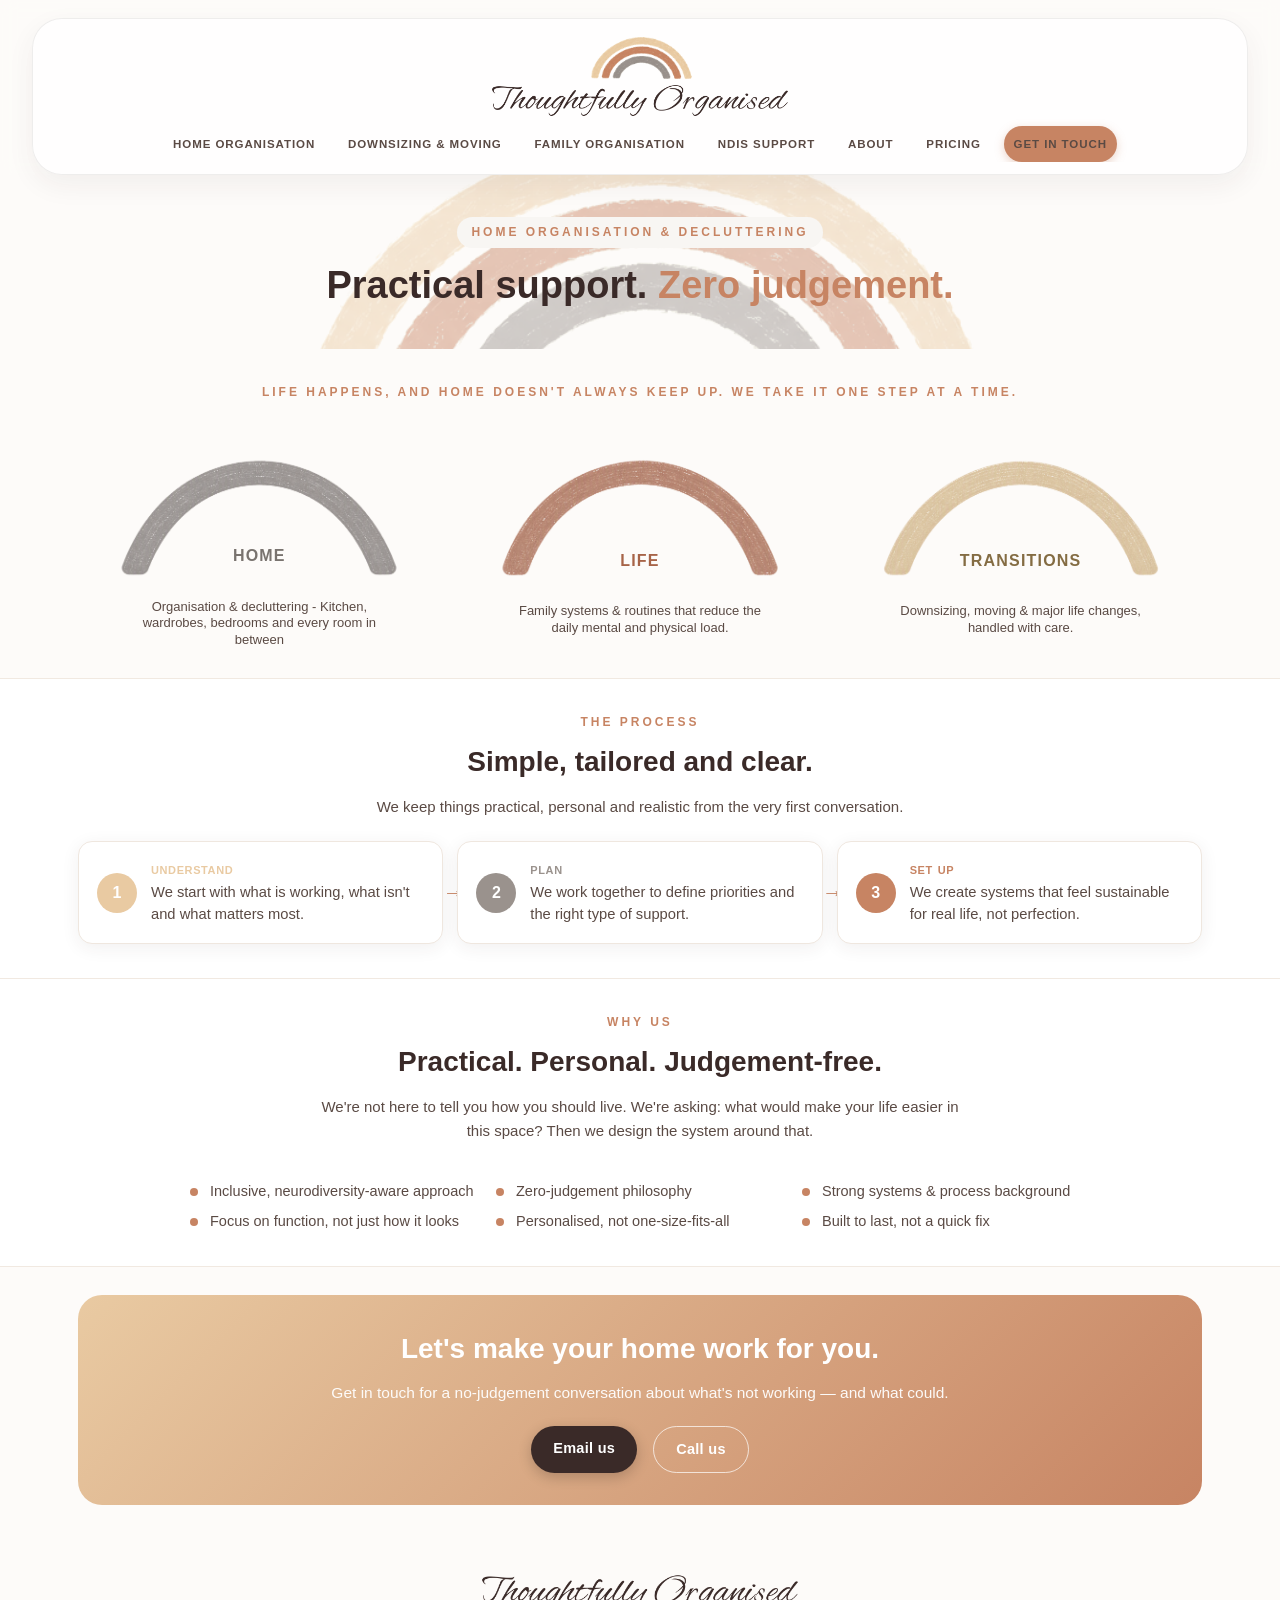
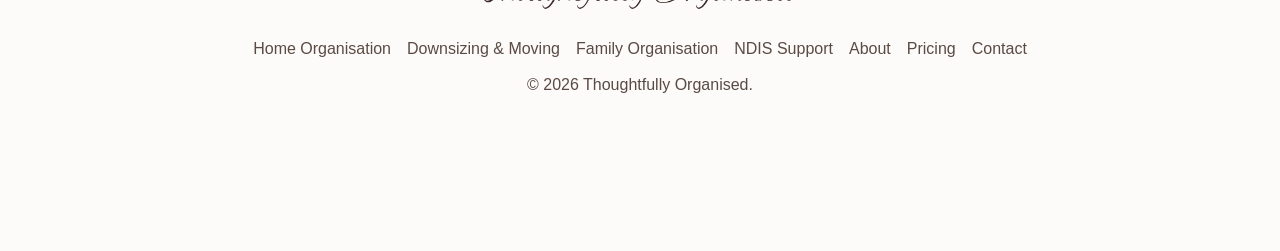
==== index.html @ bedb2283 "Initial Commit" ====
<!DOCTYPE html>
<html lang="en">
<head>
<meta charset="UTF-8">
<meta name="viewport" content="width=device-width, initial-scale=1.0">
<title>Thoughtfully Organised — Practical Support. Zero Judgement.</title>
<link rel="preload" href="assets/fonts/alex-brush.woff2" as="font" type="font/woff2" crossorigin>
<link rel="preload" href="assets/fonts/italianno.woff2" as="font" type="font/woff2" crossorigin>
<link rel="stylesheet" href="assets/fonts.css">
<style>
  :root{
    --gold:#E9CAA2;
    --terracotta:#C78463;
    --greige:#9A928D;
    --warm-grey:#D9D4CF;
    --cream:#F8F6F3;
    --ink:#3A2A28;
    --ink-soft:#5A4A44;
    --page:#FDFBF9;
    --radius:16px;
    --shadow:0 4px 18px rgba(58,42,40,0.07);
    --maxw:1180px;
  }
  *{box-sizing:border-box;}
  html{scroll-behavior:smooth;}
  body{
    margin:0; background:var(--page); color:var(--ink); padding-bottom:120px;
    font-family:'Segoe UI Variable Display Semilight','Segoe UI',-apple-system,BlinkMacSystemFont,sans-serif;
    font-weight:400; line-height:1.6; -webkit-font-smoothing:antialiased;
  }
  img{max-width:100%; display:block;}
  a{color:inherit;}
  .wrap{max-width:var(--maxw); margin:0 auto; padding:0 28px;}
  .script{font-family:'Alex Brush', cursive;}
  .r{font-family:'Italianno',cursive; font-size:1.1em; margin-right:.08em;}

  /* ---------- nav ---------- */
  header.site-header{
    position:sticky; top:0; z-index:50; padding:18px 0 0; background:rgba(253,251,249,0.76); backdrop-filter:blur(8px);
  }
  .navrow{display:flex; flex-direction:column; align-items:center; justify-content:center; padding:18px 18px 12px; max-width:calc(var(--maxw) + 36px); margin:0 auto;
    border:1px solid rgba(58,42,40,0.08); border-radius:30px; background:rgba(255,255,255,0.72); box-shadow:0 10px 28px rgba(58,42,40,0.06);}
  .brand{display:inline-flex; flex-direction:column; align-items:center; gap:4px; text-decoration:none;}
  .brand img{height:42px; width:auto;}
  .site-header .brand .brand-mark{height:42px; width:auto;}
  .site-header .brand .brand-wordmark{width:clamp(220px,32vw,300px); height:auto;}
  .main-nav{display:flex; gap:clamp(8px,1vw,16px); align-items:center; justify-content:center; width:100%; flex-wrap:nowrap; overflow-x:auto; padding-top:8px; scrollbar-width:none;}
  .main-nav::-webkit-scrollbar{display:none;}
  .main-nav a{text-decoration:none; color:var(--ink-soft); font-size:clamp(11px,0.9vw,14px); font-weight:600; letter-spacing:0.08em; text-transform:uppercase;
    transition:all .2s ease; padding:9px 10px; border-radius:999px; margin:0; white-space:nowrap;}
  .main-nav a:hover{color:var(--terracotta); background:rgba(233,202,162,0.16);}
  .btn{
    display:inline-block; padding:11px 22px; border-radius:30px; font-size:14.5px; font-weight:600;
    text-decoration:none; transition:transform .15s ease, box-shadow .15s ease; border:none; cursor:pointer; letter-spacing:0.02em;
  }
  .btn-primary{background:var(--terracotta); color:#fff; box-shadow:0 3px 10px rgba(199,132,99,0.35);}
  .btn-primary:hover{transform:translateY(-2px); box-shadow:0 6px 16px rgba(199,132,99,0.4);}
  .btn-ghost{background:transparent; color:var(--ink); border:1.5px solid var(--warm-grey);}
  .btn-ghost:hover{border-color:var(--terracotta); color:var(--terracotta);}
  .navtoggle{display:none; background:none; border:none; font-size:26px; color:var(--ink); cursor:pointer; line-height:1; padding:4px 8px; border-radius:10px;}
  .navtoggle[aria-expanded="true"]{background:rgba(199,132,99,0.08); color:var(--terracotta);}

  /* ---------- hero ---------- */
  .hero{position:relative; padding:42px 28px 30px; text-align:center; overflow:hidden;}
  .hero-arcbg{position:absolute; top:-40px; left:50%; transform:translateX(-50%); width:980px; max-width:160vw; opacity:0.45; pointer-events:none;}
  .hero-inner{position:relative; max-width:760px; margin:0 auto;}
  .eyebrow{
    display:inline-block; font-size:12px; letter-spacing:3px; font-weight:700; color:var(--terracotta);
    background:var(--cream); padding:6px 14px; border-radius:20px; margin-bottom:16px;
  }
  .hero h1{font-size:38px; line-height:1.12; margin:0 0 12px; color:var(--ink); font-weight:600;}
  .hero h1 span{color:var(--terracotta);}
  .hero p.sub{font-size:16px; color:var(--ink-soft); max-width:560px; margin:0 auto 20px;}
  .hero-ctas{display:flex; gap:16px; justify-content:center; flex-wrap:wrap;}
  .hero-tags{margin-top:44px; display:flex; gap:14px; justify-content:center; flex-wrap:wrap;}
  .tag{font-size:13.5px; font-weight:600; padding:8px 16px; border-radius:20px; color:var(--ink);}
  .tag.gold{background:var(--gold);}
  .tag.terracotta{background:var(--terracotta); color:#fff;}
  .tag.greige{background:var(--greige); color:#fff;}

  /* ---------- section shell ---------- */
  section{padding:34px 0;}
  section.alt{background:#fff; border-top:1px solid #F1E9E1; border-bottom:1px solid #F1E9E1;}
  section.alt + section.alt{border-top:0;}
  .section-head{max-width:640px; margin:0 auto 22px; text-align:center;}
  .section-eyebrow{font-size:12px; letter-spacing:3px; font-weight:700; color:var(--terracotta); text-transform:uppercase; margin-bottom:8px;}
  .section-head h2{font-size:28px; margin:0 0 10px; color:var(--ink); font-weight:600;}
  .section-head p{color:var(--ink-soft); font-size:15px; margin:0;}
  #broader-concept{padding-bottom:12px;}
  #process{padding-top:34px;}
  #broader-concept .section-head{max-width:900px; margin-bottom:0;}
  #broader-concept .section-eyebrow{margin-bottom:0;}

  .divider{display:flex; justify-content:center; padding:6px 0 0;}
  .divider svg{width:140px; height:26px;}

  /* ---------- cards / grids ---------- */
  .arc-icon{width:70px; height:38px; margin:0 auto 16px;}

  /* ---------- services ---------- */
  .svc-grid{display:flex; flex-direction:row; gap:22px;}
  .svc-grid > *{flex:1 1 0;}
  .svc-card{background:var(--cream); border-radius:var(--radius); padding:26px 24px;}
  .svc-card h3{margin:0 0 12px; font-size:18px; color:var(--ink); font-weight:600; display:flex; align-items:center;}
  .svc-card h3 .dot{width:10px; height:10px; border-radius:50%; flex:0 0 10px; margin-right:10px;}
  .svc-card ul{margin:0; padding-left:18px; color:var(--ink-soft); font-size:14px; line-height:1.85;}

  /* ---------- moving process infographic ---------- */
  .flow3{display:flex; gap:0; align-items:stretch; margin-top:10px;}
  .flow3 .col{flex:1; background:#fff; border:1px solid #EFE7DF; border-radius:14px; box-shadow:var(--shadow); overflow:hidden;}
  .flow3 .head{padding:14px 20px; font-weight:700; font-size:14px; letter-spacing:1px; color:#fff; text-align:center;}
  .flow3 .col:nth-child(1) .head{background:var(--gold); color:var(--ink);}
  .flow3 .col:nth-child(3) .head{background:var(--terracotta);}
  .flow3 .col:nth-child(5) .head{background:var(--greige);}
  .flow3 .col ul{list-style:none; margin:0; padding:16px 22px;}
  .flow3 .col li{padding:8px 0; border-bottom:1px solid #F3ECE4; font-size:14px; color:var(--ink);}
  .flow3 .col li:last-child{border-bottom:none;}
  .flow3 .arrow{flex:0 0 46px; display:flex; align-items:center; justify-content:center;}
  .flow3 .arrow svg{width:20px; height:20px;}

  /* ---------- journey timeline (vertical) ---------- */
  .timeline{position:relative; max-width:720px; margin:0 auto; padding-left:8px;}
  .timeline:before{
    content:''; position:absolute; left:23px; top:10px; bottom:10px; width:2px; background:var(--warm-grey);
  }
  .tstep{position:relative; display:flex; gap:22px; padding-bottom:34px;}
  .tstep:last-child{padding-bottom:0;}
  .tnum{
    position:relative; z-index:1; flex:0 0 48px; height:48px; border-radius:50%; display:flex; align-items:center;
    justify-content:center; font-weight:700; font-size:18px; color:#fff; box-shadow:0 0 0 6px var(--page);
  }
  .tstep:nth-child(4n+1) .tnum{background:var(--gold); color:var(--ink);}
  .tstep:nth-child(4n+2) .tnum{background:var(--terracotta);}
  .tstep:nth-child(4n+3) .tnum{background:var(--greige);}
  .tstep:nth-child(4n+4) .tnum{background:var(--ink);}
  .tbody{background:#fff; border:1px solid #EFE7DF; border-radius:14px; box-shadow:var(--shadow); padding:16px 22px; flex:1;}
  .tbody h4{margin:0 0 4px; font-size:17px; color:var(--ink); font-weight:600;}
  .tbody p{margin:0; font-size:14px; color:var(--ink-soft);}

  /* ---------- pricing ---------- */
  .pricing-card{background:#fff; border:1px solid #EFE7DF; border-radius:20px; box-shadow:var(--shadow); max-width:760px; margin:0 auto; overflow:hidden;}
  .price-row{display:flex; align-items:center; justify-content:space-between; padding:18px 32px; border-bottom:1px solid #F3ECE4;}
  .price-row:last-child{border-bottom:none;}
  .price-row .svc{font-weight:600; font-size:16px; color:var(--ink);}
  .pill{display:inline-block; padding:7px 18px; border-radius:20px; font-size:13px; font-weight:700; color:#fff; white-space:nowrap;}
  .pill.gold{background:var(--gold); color:var(--ink);}
  .pill.terracotta{background:var(--terracotta);}
  .pill.greige{background:var(--greige);}
  .pricing-note{text-align:center; color:var(--ink-soft); font-size:14.5px; max-width:600px; margin:26px auto 0;}

  /* ---------- pillars ---------- */
  .pillars{display:flex; gap:24px;}
  .pillar{flex:1; text-align:center; background:#fff; border:1px solid #EFE7DF; border-radius:var(--radius); box-shadow:var(--shadow); padding:34px 24px;}
  .pillar .arc-icon{width:90px; height:48px;}
  .pillar h3{font-size:20px; letter-spacing:2px; margin:6px 0 10px; color:var(--ink); font-weight:700;}
  .pillar p{font-size:14.5px; color:var(--ink-soft); margin:0;}
  .pillars-note{text-align:center; font-style:italic; color:var(--ink-soft); font-size:14.5px; margin-top:22px;}

  .broader-grid{display:grid; grid-template-columns:repeat(3, minmax(0,1fr)); gap:18px; max-width:1124px; margin:10px auto 0;}
  #broader-concept .broader-grid{margin-top:-36px;}
  .broader-card{
    position:relative; overflow:visible; border:none; border-radius:24px; background:transparent; box-shadow:none;
    padding:0; min-height:0; display:flex; flex-direction:column; align-items:center; justify-content:center; text-align:center;
    color:inherit; text-decoration:none; transition:transform .15s ease;
  }
  .broader-card:hover{transform:translateY(-3px);}
  .broader-card:focus-visible{outline:2px solid var(--terracotta); outline-offset:4px;}
  .broader-card::before,
  .broader-card::after{display:none;}
  .broader-card > *{position:relative; z-index:1;}
  .broader-arc-slot{position:relative; display:flex; align-items:center; justify-content:center; width:100%; min-height:104px; margin-bottom:0; overflow:visible;}
  .broader-card .broader-arc-image{display:block; width:300px; max-width:100%; height:auto; object-fit:contain; object-position:center; margin:0; opacity:0.82; filter:saturate(0.72);}
  .broader-arc-copy{position:absolute; right:0; bottom:17px; left:0; z-index:2; display:flex; flex-direction:column; align-items:center; padding:0 12px;}
  .broader-card:nth-child(2) .broader-arc-copy{bottom:29px;}
  .broader-card:nth-child(3) .broader-arc-copy{bottom:29px;}
  .broader-arc-slot h3{margin:0;}
  .broader-arc-slot p{width:100%; max-width:260px; min-height:0; margin:30px 0 0; text-align:center; font-size:13px; line-height:1.3; color:var(--ink-soft);}
  .broader-card .broader-arc{width:100%; max-width:220px; height:68px; display:block; margin:0 auto 18px; overflow:visible;}
  .broader-card .broader-arc path{stroke-linecap:round; stroke-linejoin:round; filter: url(#chalk-gold);}
  .broader-card.terracotta .broader-arc path{filter: url(#chalk-terracotta);}
  .broader-card.greige .broader-arc path{filter: url(#chalk-greige);}
  .broader-card h3{margin:0; font-size:16px; letter-spacing:1.2px; text-transform:uppercase; color:var(--ink); font-weight:700;}
  .broader-card:nth-child(1) h3{color:#79736F;}
  .broader-card:nth-child(2) h3{color:#A76448;}
  .broader-card:nth-child(3) h3{color:#846C43;}

  .mini-grid{display:grid; grid-template-columns:repeat(3, minmax(0,1fr)); gap:18px;}
  .mini-card{display:block; text-decoration:none; background:#fff; border:1px solid #EFE7DF; border-radius:18px; box-shadow:var(--shadow); padding:30px 22px 24px; transition:transform .15s ease, box-shadow .15s ease;}
  .mini-card:hover{transform:translateY(-2px); box-shadow:0 10px 24px rgba(58,42,40,0.08);}
  .mini-card .mini-icon{width:72px; height:42px; display:block; margin:0 auto 14px;}
  .mini-card h3{margin:0 0 10px; text-align:center; font-size:18px; color:var(--ink); letter-spacing:1.5px; text-transform:uppercase; font-weight:700;}
  .mini-card p{margin:0; text-align:center; color:var(--ink-soft); font-size:14px; line-height:1.6;}

  .steps-3{display:grid; grid-template-columns:repeat(3, minmax(0,1fr)); gap:14px;}
  .step-item{position:relative; background:#fff; border:1px solid #EFE7DF; border-radius:14px; padding:18px 22px 18px 72px; box-shadow:var(--shadow); min-width:0;}
  .step-item:not(:last-child)::after{content:'→'; position:absolute; top:50%; right:-22px; color:var(--terracotta); font-size:1.35rem; font-weight:700; transform:translateY(-50%);}
  .step-item .step-head{display:block; margin-bottom:4px; min-width:0;}
  .step-item .n{position:absolute; top:50%; left:18px; display:inline-flex; align-items:center; justify-content:center; width:40px; height:40px; border-radius:50%; background:var(--terracotta); color:#fff; font-weight:700; flex-shrink:0; transform:translateY(-50%);}
  .step-item:nth-child(1) .n{background:var(--gold);}
  .step-item:nth-child(2) .n{background:var(--greige);}
  .step-item h4{width:100%; max-width:280px; margin:0 0 4px; color:var(--ink); font-size:0.95rem; line-height:1.2; letter-spacing:0.04em; text-transform:lowercase; font-variant-caps:small-caps; min-width:0; word-break:break-word; overflow-wrap:break-word;}
  .step-item:nth-child(1) h4{color:var(--gold);}
  .step-item:nth-child(2) h4{color:var(--greige);}
  .step-item:nth-child(3) h4{color:var(--terracotta);}
  .step-item p{margin:0; color:var(--ink-soft); font-size:0.92rem; line-height:1.45;}

  @keyframes slidePillars{
    0%, 20% { transform: translateX(0%); }
    33%, 53% { transform: translateX(-33.333%); }
    66%, 86% { transform: translateX(-66.666%); }
    100% { transform: translateX(0%); }
  }

  /* ---------- quote / usp ---------- */
  .quote-block{
    background:var(--cream); border-left:5px solid var(--terracotta); border-radius:0 14px 14px 0;
    padding:12px 18px; max-width:720px; margin:34px auto 0; text-align:center;
  }
  .quote-block p{margin:0; font-size:clamp(0.95rem,1.4vw,1.08rem); line-height:1.4; font-style:italic; color:var(--ink); font-weight:600;}

  .advantages{display:flex; flex-direction:row; flex-wrap:wrap; gap:10px 18px; max-width:900px; margin:38px auto 0;}
  .advantages .adv-item{flex:1 1 240px;}
  .adv-item{display:flex; align-items:flex-start; font-size:14.5px; color:var(--ink-soft); line-height:1.4;}
  .adv-item .dot{flex:0 0 8px; width:8px; height:8px; border-radius:50%; background:var(--terracotta); margin:7px 12px 0 0;}

  /* ---------- audience tabs ---------- */
  .audience-tabs{display:flex; justify-content:center; gap:10px; margin-bottom:30px; flex-wrap:wrap;}
  .tab-btn{
    padding:10px 22px; border-radius:24px; border:1.5px solid var(--warm-grey); background:#fff;
    font-weight:600; font-size:14px; color:var(--ink-soft); cursor:pointer; transition:all .2s;
  }
  .tab-btn.active{background:var(--terracotta); border-color:var(--terracotta); color:#fff;}
  .tab-panel{display:none;}
  .tab-panel.active{display:block;}
  .flow2{display:flex; gap:0; align-items:stretch;}
  .flow2 .col{flex:1; background:#fff; border:1px solid #EFE7DF; border-radius:14px; box-shadow:var(--shadow); overflow:hidden;}
  .flow2 .head{padding:14px 22px; font-weight:700; font-size:13.5px; letter-spacing:1px; color:#fff;}
  .flow2 .col:first-child .head{background:var(--greige);}
  .flow2 .col:last-child .head{background:var(--terracotta);}
  .flow2 ul{list-style:none; margin:0; padding:18px 24px; columns:2; column-gap:20px;}
  .flow2 li{font-size:13.5px; color:var(--ink); padding:5px 0 5px 16px; position:relative; break-inside:avoid;}
  .flow2 li:before{content:''; position:absolute; left:0; top:12px; width:6px; height:6px; border-radius:50%; background:var(--terracotta);}
  .flow2 .arrow{flex:0 0 50px; display:flex; align-items:center; justify-content:center;}
  .flow2 .arrow svg{width:22px; height:22px;}
  .audience-quote{text-align:center; margin-top:20px; font-style:italic; color:var(--ink-soft);}

  /* ---------- CTA / contact ---------- */
  #contact{padding:28px 0;}
  .cta-section{
    background:linear-gradient(135deg, var(--gold) 0%, var(--terracotta) 100%);
    border-radius:24px; padding:32px 28px; text-align:center; color:#fff; max-width:var(--maxw); margin:0 auto;
  }
  .cta-section h2{margin:0 0 10px; font-size:28px; font-weight:600;}
  .cta-section p{margin:0 0 20px; font-size:15.5px; opacity:0.95;}
  .cta-section .btn-primary{background:var(--ink); box-shadow:0 4px 14px rgba(0,0,0,0.2);}
  .cta-section .btn-ghost{border-color:rgba(255,255,255,0.7); color:#fff;}
  .cta-section .btn-ghost:hover{border-color:#fff; color:#fff; background:rgba(255,255,255,0.12);}

  footer.site-footer{
    padding:40px 0 28px; text-align:center;
  }
  footer.site-footer .wrap{
    display:block;
  }
  footer.site-footer .brand{
    display:inline-flex; flex-direction:column; align-items:center; gap:4px; text-decoration:none;
    justify-content:center; margin:0;
  }
  footer.site-footer .brand img{height:26px; width:auto;}
  footer.site-footer .brand img{width:clamp(240px,28vw,320px); height:auto;}
  footer.site-footer .footer-links{
    display:flex; justify-content:center; gap:16px; flex-wrap:wrap; margin:18px 0 10px;
  }
  footer.site-footer .footer-links a{text-decoration:none; color:var(--ink-soft);}
  footer.site-footer .footer-links a:hover{color:var(--terracotta);}
  footer.site-footer p{color:var(--ink-soft); margin:6px 0;}

  /* ---------- responsive ---------- */
  @media (max-width:900px){
    .grid3, .svc-grid{flex-direction:column;}
    .advantages{display:flex; flex-direction:row; gap:8px 14px;}
    .advantages .adv-item{flex:1 1 220px;}
    .pillars{flex-direction:column;}
    .flow3{flex-direction:column;}
    .flow3 .arrow{transform:rotate(90deg); padding:4px 0;}
    .flow2{flex-direction:column;}
    .flow2 .arrow{transform:rotate(90deg); padding:4px 0;}
    .flow2 ul{columns:1;}
    .hero h1{font-size:38px;}
    .main-nav{position:fixed; top:70px; left:0; right:0; background:#fff; flex-direction:column; padding:20px 28px;
      border-bottom:1px solid #EFE7DF; display:none; gap:18px; box-shadow:0 8px 20px rgba(0,0,0,0.06);}
    .main-nav a{margin:0;}
    .main-nav.open{display:flex;}
    .navtoggle{display:block;}
    .cta-section{border-radius:0; padding:46px 24px;}
    footer.site-footer .wrap{flex-direction:column; text-align:center;}
    footer.site-footer .footer-links{flex-wrap:wrap;}
  }
  @media (max-width:620px){
    .steps-3{grid-template-columns:1fr;}
    .step-item:not(:last-child)::after{display:none;}
    .broader-grid{grid-template-columns:1fr; gap:8px; max-width:360px;}
    .broader-card{min-height:0; padding:8px 0;}
    .broader-arc-slot{min-height:90px; margin-bottom:0;}
    .broader-arc-copy{bottom:13px;}
    .broader-card:nth-child(2) .broader-arc-copy{bottom:21px;}
    .broader-card:nth-child(3) .broader-arc-copy{bottom:21px;}
    .broader-card .broader-arc-image{width:270px;}
    .broader-card h3{font-size:14px; letter-spacing:0.08em;}
    .broader-arc-slot p{max-width:250px; font-size:13px; line-height:1.35;}
  }
</style>
</head>
<body>

<header class="site-header">
  <div class="navrow">
    <a href="index.html" class="brand">
      <img class="brand-mark" src="assets/arcs_only.png" alt="">
      <img class="brand-wordmark" src="assets/Thoughtfully_Organised_Wordmark.png" alt="Thoughtfully Organised">
    </a>
    <nav class="main-nav" id="navLinks">
      <a href="home-organisation.html">Home Organisation</a>
      <a href="downsizing-moving.html">Downsizing &amp; Moving</a>
      <a href="family-organisation.html">Family Organisation</a>
      <a href="ndis-support.html">NDIS Support</a>
      <a href="about.html">About</a>
      <a href="pricing.html">Pricing</a>
      <a href="contact.html" class="btn btn-primary">Get in touch</a>
    </nav>
    <button class="navtoggle" id="navToggle" aria-label="Toggle menu">&#9776;</button>
  </div>
</header>

<main id="top">

  <!-- HERO -->
  <div class="hero">
    <img class="hero-arcbg" src="assets/arcs_only.png" alt="">
    <div class="hero-inner">
      <span class="eyebrow">HOME ORGANISATION &amp; DECLUTTERING</span>
      <h1>Practical support. <span>Zero judgement.</span></h1>
    </div>
  </div>

  <section id="broader-concept">
    <div class="wrap">
      <div class="section-head">
        <div class="section-eyebrow">Life happens, and home doesn't always keep up. We take it one step at a time.</div>
      </div>

      <div class="broader-grid">
        <a class="broader-card" href="home-organisation.html">
          <div class="broader-arc-slot">
            <img class="broader-arc-image" src="assets/arc_grey.png" alt="">
            <div class="broader-arc-copy">
              <h3>Home</h3>
              <p>Organisation &amp; decluttering - Kitchen, wardrobes, bedrooms and every room in between</p>
            </div>
          </div>
        </a>

        <a class="broader-card" href="family-organisation.html">
          <div class="broader-arc-slot">
            <img class="broader-arc-image" src="assets/arc_terracotta.png" alt="">
            <div class="broader-arc-copy">
              <h3>Life</h3>
              <p>Family systems &amp; routines that reduce the daily mental and physical load.</p>
            </div>
          </div>
        </a>

        <a class="broader-card" href="downsizing-moving.html">
          <div class="broader-arc-slot">
            <img class="broader-arc-image" src="assets/arc_gold.png" alt="">
            <div class="broader-arc-copy">
              <h3>Transitions</h3>
              <p>Downsizing, moving &amp; major life changes, handled with care.</p>
            </div>
          </div>
        </a>
      </div>
    </div>
  </section>

  <section id="process" class="alt">
    <div class="wrap">
      <div class="section-head">
        <div class="section-eyebrow">The process</div>
        <h2>Simple, tailored and clear.</h2>
        <p>We keep things practical, personal and realistic from the very first conversation.</p>
      </div>
      <div class="steps-3">
        <div class="step-item">
          <div class="step-head">
            <div class="n">1</div>
            <h4>Understand</h4>
          </div>
          <p>We start with what is working, what isn't and what matters most.</p>
        </div>
        <div class="step-item">
          <div class="step-head">
            <div class="n">2</div>
            <h4>Plan</h4>
          </div>
          <p>We work together to define priorities and the right type of support.</p>
        </div>
        <div class="step-item">
          <div class="step-head">
            <div class="n">3</div>
            <h4>Set up</h4>
          </div>
          <p>We create systems that feel sustainable for real life, not perfection.</p>
        </div>
      </div>
    </div>
  </section>

  <!-- ABOUT / USP -->
  <section id="about" class="alt">
    <div class="wrap">
      <div class="section-head">
        <div class="section-eyebrow">Why us</div>
        <h2>Practical. Personal. Judgement-free.</h2>
        <p>We're not here to tell you how you should live. We're asking: what would make your life easier in this space? Then we design the system around that.</p>
      </div>

      <div class="advantages">
        <div class="adv-item"><span class="dot"></span>Inclusive, neurodiversity-aware approach</div>
        <div class="adv-item"><span class="dot"></span>Zero-judgement philosophy</div>
        <div class="adv-item"><span class="dot"></span>Strong systems &amp; process background</div>
        <div class="adv-item"><span class="dot"></span>Focus on function, not just how it looks</div>
        <div class="adv-item"><span class="dot"></span>Personalised, not one-size-fits-all</div>
        <div class="adv-item"><span class="dot"></span>Built to last, not a quick fix</div>
      </div>
    </div>
  </section>

  <!-- CTA -->
  <section id="contact">
    <div class="wrap">
      <div class="cta-section">
        <h2>Let's make your home work for you.</h2>
        <p>Get in touch for a no-judgement conversation about what's not working — and what could.</p>
        <div class="hero-ctas">
          <a href="mailto:hello@thoughtfullyorganised.com.au" class="btn btn-primary">Email us</a>
          <a href="tel:+61000000000" class="btn btn-ghost">Call us</a>
        </div>
      </div>
    </div>
  </section>
</main>
<footer class="site-footer">
  <div class="wrap">
    <a href="index.html" class="brand"><img src="assets/Thoughtfully_Organised_Wordmark.png" alt="Thoughtfully Organised"></a>
    <div class="footer-links">
      <a href="home-organisation.html">Home Organisation</a>
      <a href="downsizing-moving.html">Downsizing &amp; Moving</a>
      <a href="family-organisation.html">Family Organisation</a>
      <a href="ndis-support.html">NDIS Support</a>
      <a href="about.html">About</a>
      <a href="pricing.html">Pricing</a>
      <a href="contact.html">Contact</a>
    </div>
    <p>&copy; 2026 Thoughtfully Organised.</p>
  </div>
</footer>

<script>
  const navToggle = document.getElementById('navToggle');
  const navLinks = document.getElementById('navLinks');

  if (navToggle && navLinks) {
    const closeMenu = () => {
      navLinks.classList.remove('open');
      navToggle.setAttribute('aria-expanded', 'false');
      navToggle.textContent = '☰';
    };

    const openMenu = () => {
      navLinks.classList.add('open');
      navToggle.setAttribute('aria-expanded', 'true');
      navToggle.textContent = '✕';
    };

    navToggle.setAttribute('aria-expanded', 'false');
    navToggle.textContent = '☰';

    navToggle.addEventListener('click', (event) => {
      event.stopPropagation();
      if (navLinks.classList.contains('open')) {
        closeMenu();
      } else {
        openMenu();
      }
    });

    navLinks.querySelectorAll('a').forEach((link) => {
      link.addEventListener('click', () => {
        closeMenu();
      });
    });

    document.addEventListener('click', (event) => {
      if (!navLinks.contains(event.target) && !navToggle.contains(event.target) && navLinks.classList.contains('open')) {
        closeMenu();
      }
    });
  }
</script>
</body>
</html>
---- assets/fonts.css ----
@font-face {
  font-family: 'Alex Brush';
  font-style: normal;
  font-weight: 400;
  font-display: swap;
  src: url('fonts/alex-brush.woff2') format('woff2');
}

@font-face {
  font-family: 'Italianno';
  font-style: normal;
  font-weight: 400;
  font-display: swap;
  src: url('fonts/italianno.woff2') format('woff2');
}
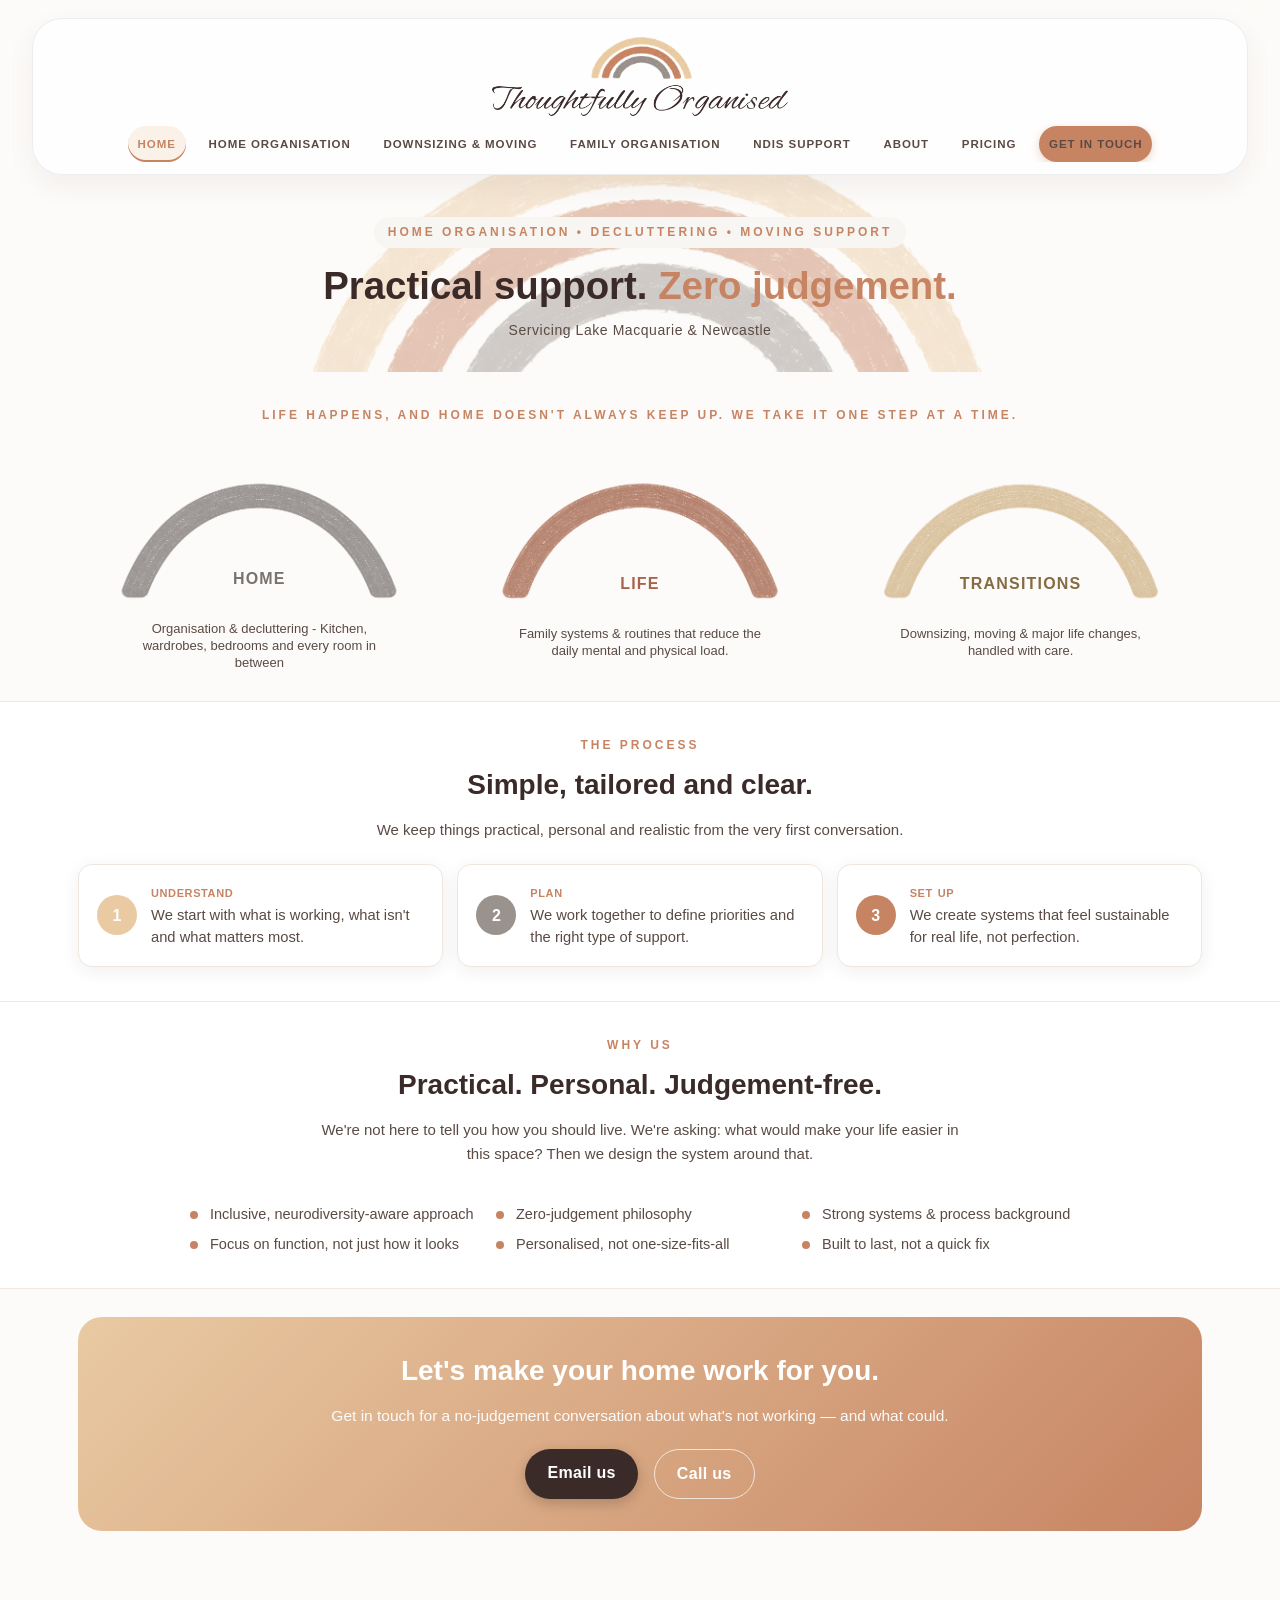
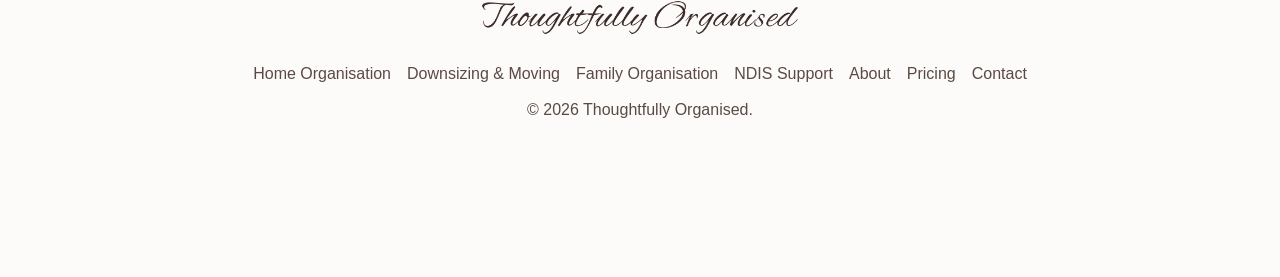
==== commit 18c92fbc: "Content Updates" ====
--- a/index.html
+++ b/index.html
@@ -49,8 +49,10 @@
   .main-nav a{text-decoration:none; color:var(--ink-soft); font-size:clamp(11px,0.9vw,14px); font-weight:600; letter-spacing:0.08em; text-transform:uppercase;
     transition:all .2s ease; padding:9px 10px; border-radius:999px; margin:0; white-space:nowrap;}
   .main-nav a:hover{color:var(--terracotta); background:rgba(233,202,162,0.16);}
+  .main-nav a[aria-current="page"]{color:var(--terracotta); background:rgba(233,202,162,0.24); box-shadow:inset 0 -2px 0 var(--terracotta);}
+  .main-nav a.btn-primary[aria-current="page"]{color:#fff; background:var(--ink); box-shadow:0 3px 10px rgba(58,42,40,0.2);}
   .btn{
-    display:inline-block; padding:11px 22px; border-radius:30px; font-size:14.5px; font-weight:600;
+    display:inline-block; padding:11px 22px; border-radius:30px; font-size:16px; font-weight:600;
     text-decoration:none; transition:transform .15s ease, box-shadow .15s ease; border:none; cursor:pointer; letter-spacing:0.02em;
   }
   .btn-primary{background:var(--terracotta); color:#fff; box-shadow:0 3px 10px rgba(199,132,99,0.35);}
@@ -68,8 +70,9 @@
     display:inline-block; font-size:12px; letter-spacing:3px; font-weight:700; color:var(--terracotta);
     background:var(--cream); padding:6px 14px; border-radius:20px; margin-bottom:16px;
   }
-  .hero h1{font-size:38px; line-height:1.12; margin:0 0 12px; color:var(--ink); font-weight:600;}
+  .hero h1{font-size:clamp(2rem, 3.5vw, 2.4rem); line-height:1.12; margin:0 0 12px; color:var(--ink); font-weight:600;}
   .hero h1 span{color:var(--terracotta);}
+  .hero .service-area{font-size:14px; color:var(--ink-soft); letter-spacing:0.04em; margin:0;}
   .hero p.sub{font-size:16px; color:var(--ink-soft); max-width:560px; margin:0 auto 20px;}
   .hero-ctas{display:flex; gap:16px; justify-content:center; flex-wrap:wrap;}
   .hero-tags{margin-top:44px; display:flex; gap:14px; justify-content:center; flex-wrap:wrap;}
@@ -193,15 +196,11 @@
 
   .steps-3{display:grid; grid-template-columns:repeat(3, minmax(0,1fr)); gap:14px;}
   .step-item{position:relative; background:#fff; border:1px solid #EFE7DF; border-radius:14px; padding:18px 22px 18px 72px; box-shadow:var(--shadow); min-width:0;}
-  .step-item:not(:last-child)::after{content:'→'; position:absolute; top:50%; right:-22px; color:var(--terracotta); font-size:1.35rem; font-weight:700; transform:translateY(-50%);}
   .step-item .step-head{display:block; margin-bottom:4px; min-width:0;}
   .step-item .n{position:absolute; top:50%; left:18px; display:inline-flex; align-items:center; justify-content:center; width:40px; height:40px; border-radius:50%; background:var(--terracotta); color:#fff; font-weight:700; flex-shrink:0; transform:translateY(-50%);}
   .step-item:nth-child(1) .n{background:var(--gold);}
   .step-item:nth-child(2) .n{background:var(--greige);}
-  .step-item h4{width:100%; max-width:280px; margin:0 0 4px; color:var(--ink); font-size:0.95rem; line-height:1.2; letter-spacing:0.04em; text-transform:lowercase; font-variant-caps:small-caps; min-width:0; word-break:break-word; overflow-wrap:break-word;}
-  .step-item:nth-child(1) h4{color:var(--gold);}
-  .step-item:nth-child(2) h4{color:var(--greige);}
-  .step-item:nth-child(3) h4{color:var(--terracotta);}
+  .step-item h4{width:100%; max-width:280px; margin:0 0 4px; color:var(--terracotta); font-size:0.95rem; line-height:1.2; letter-spacing:0.04em; text-transform:lowercase; font-variant-caps:small-caps; min-width:0; word-break:break-word; overflow-wrap:break-word;}
   .step-item p{margin:0; color:var(--ink-soft); font-size:0.92rem; line-height:1.45;}
 
   @keyframes slidePillars{
@@ -286,7 +285,6 @@
     .flow2{flex-direction:column;}
     .flow2 .arrow{transform:rotate(90deg); padding:4px 0;}
     .flow2 ul{columns:1;}
-    .hero h1{font-size:38px;}
     .main-nav{position:fixed; top:70px; left:0; right:0; background:#fff; flex-direction:column; padding:20px 28px;
       border-bottom:1px solid #EFE7DF; display:none; gap:18px; box-shadow:0 8px 20px rgba(0,0,0,0.06);}
     .main-nav a{margin:0;}
@@ -298,7 +296,6 @@
   }
   @media (max-width:620px){
     .steps-3{grid-template-columns:1fr;}
-    .step-item:not(:last-child)::after{display:none;}
     .broader-grid{grid-template-columns:1fr; gap:8px; max-width:360px;}
     .broader-card{min-height:0; padding:8px 0;}
     .broader-arc-slot{min-height:90px; margin-bottom:0;}
@@ -320,6 +317,7 @@
       <img class="brand-wordmark" src="assets/Thoughtfully_Organised_Wordmark.png" alt="Thoughtfully Organised">
     </a>
     <nav class="main-nav" id="navLinks">
+      <a href="index.html" aria-current="page">Home</a>
       <a href="home-organisation.html">Home Organisation</a>
       <a href="downsizing-moving.html">Downsizing &amp; Moving</a>
       <a href="family-organisation.html">Family Organisation</a>
@@ -338,8 +336,9 @@
   <div class="hero">
     <img class="hero-arcbg" src="assets/arcs_only.png" alt="">
     <div class="hero-inner">
-      <span class="eyebrow">HOME ORGANISATION &amp; DECLUTTERING</span>
+      <span class="eyebrow">HOME ORGANISATION • DECLUTTERING • MOVING SUPPORT</span>
       <h1>Practical support. <span>Zero judgement.</span></h1>
+      <p class="service-area">Servicing Lake Macquarie &amp; Newcastle</p>
     </div>
   </div>
 
@@ -444,7 +443,7 @@
         <p>Get in touch for a no-judgement conversation about what's not working — and what could.</p>
         <div class="hero-ctas">
           <a href="mailto:hello@thoughtfullyorganised.com.au" class="btn btn-primary">Email us</a>
-          <a href="tel:+61000000000" class="btn btn-ghost">Call us</a>
+          <a href="tel:+61494912884" class="btn btn-ghost">Call us</a>
         </div>
       </div>
     </div>
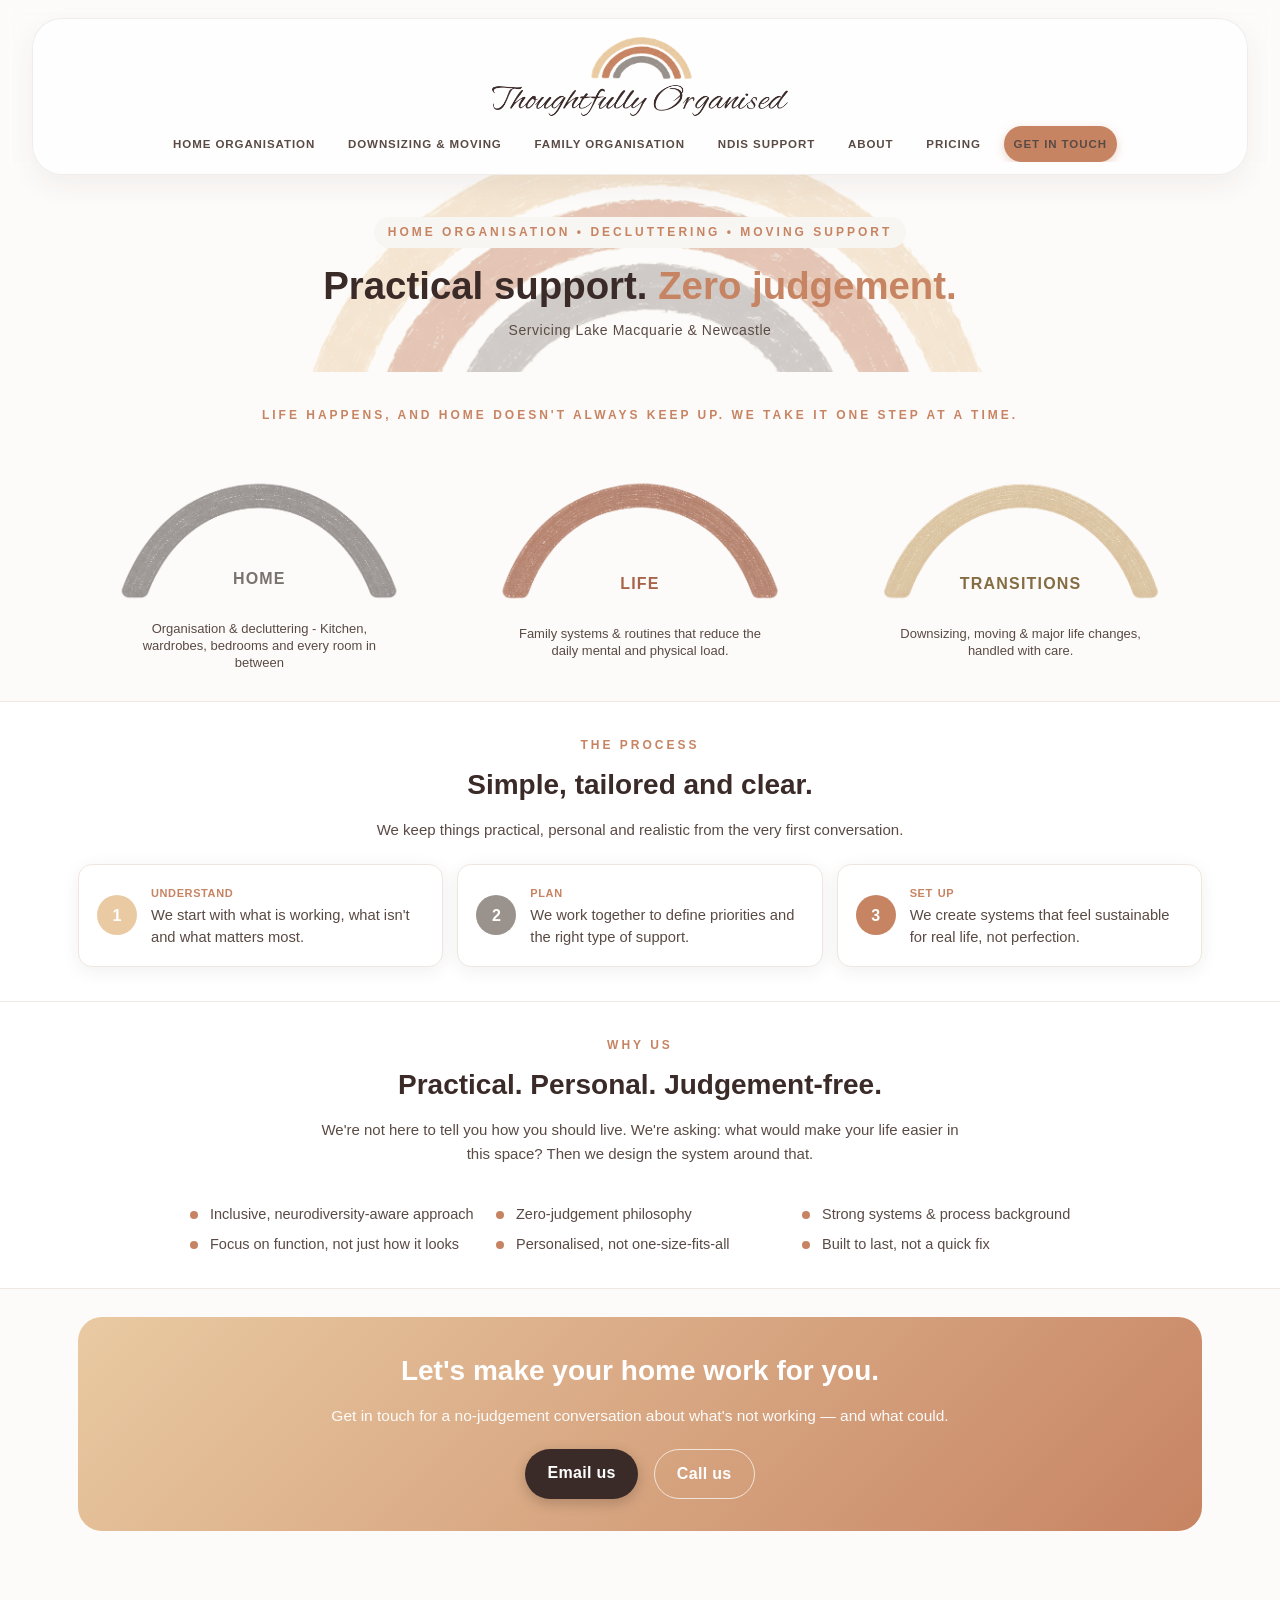
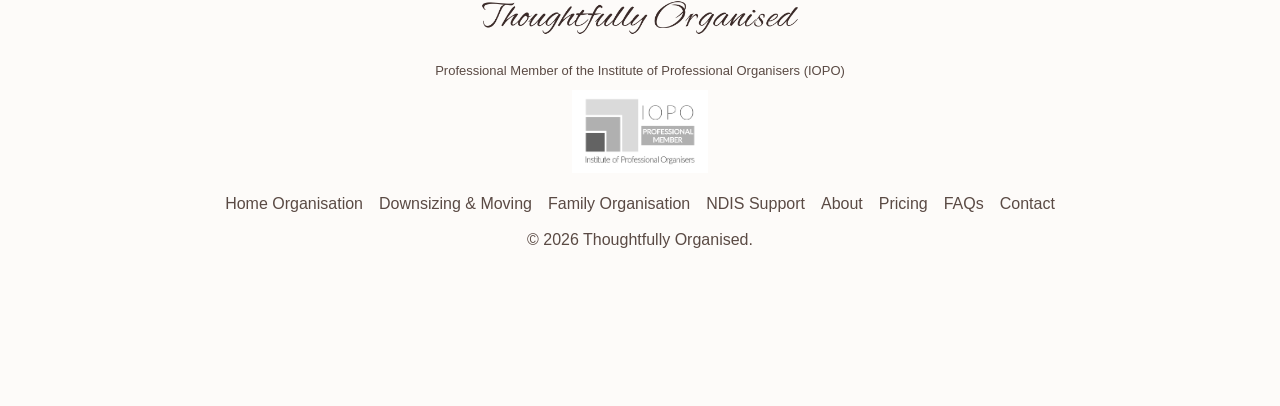
==== commit b7e0c5ac: "Website updates" ====
--- a/index.html
+++ b/index.html
@@ -6,6 +6,9 @@
 <title>Thoughtfully Organised — Practical Support. Zero Judgement.</title>
 <link rel="preload" href="assets/fonts/alex-brush.woff2" as="font" type="font/woff2" crossorigin>
 <link rel="preload" href="assets/fonts/italianno.woff2" as="font" type="font/woff2" crossorigin>
+<link rel="icon" type="image/png" sizes="32x32" href="assets/favicon-32.png">
+<link rel="icon" type="image/png" sizes="192x192" href="assets/favicon-192.png">
+<link rel="apple-touch-icon" href="assets/apple-touch-icon.png">
 <link rel="stylesheet" href="assets/fonts.css">
 <style>
   :root{
@@ -267,6 +270,9 @@
   }
   footer.site-footer .brand img{height:26px; width:auto;}
   footer.site-footer .brand img{width:clamp(240px,28vw,320px); height:auto;}
+  footer.site-footer .iopo-membership{margin:18px auto 0; text-align:center;}
+  footer.site-footer .iopo-membership img{width:min(136px,35vw); height:auto; margin:0 auto;}
+  footer.site-footer .iopo-membership p{margin:0 auto 8px; font-size:13px; white-space:nowrap;}
   footer.site-footer .footer-links{
     display:flex; justify-content:center; gap:16px; flex-wrap:wrap; margin:18px 0 10px;
   }
@@ -276,6 +282,7 @@
 
   /* ---------- responsive ---------- */
   @media (max-width:900px){
+    footer.site-footer .iopo-membership p{white-space:normal;}
     .grid3, .svc-grid{flex-direction:column;}
     .advantages{display:flex; flex-direction:row; gap:8px 14px;}
     .advantages .adv-item{flex:1 1 220px;}
@@ -317,7 +324,6 @@
       <img class="brand-wordmark" src="assets/Thoughtfully_Organised_Wordmark.png" alt="Thoughtfully Organised">
     </a>
     <nav class="main-nav" id="navLinks">
-      <a href="index.html" aria-current="page">Home</a>
       <a href="home-organisation.html">Home Organisation</a>
       <a href="downsizing-moving.html">Downsizing &amp; Moving</a>
       <a href="family-organisation.html">Family Organisation</a>
@@ -452,6 +458,12 @@
 <footer class="site-footer">
   <div class="wrap">
     <a href="index.html" class="brand"><img src="assets/Thoughtfully_Organised_Wordmark.png" alt="Thoughtfully Organised"></a>
+    <div class="iopo-membership">
+      <p>Professional Member of the Institute of Professional Organisers (IOPO)</p>
+      <a href="https://www.iopo.com.au/Web/Web/Find-An-Organiser/Find-An-Organiser.aspx?hkey=3c1b9fab-8a6a-4941-8056-9ec045242941#AD" target="_blank" rel="noopener noreferrer">
+        <img src="assets/IOPO Professional Member Badge GREY V250505.png" alt="IOPO Professional Member Badge — find an organiser in the IOPO directory">
+      </a>
+    </div>
     <div class="footer-links">
       <a href="home-organisation.html">Home Organisation</a>
       <a href="downsizing-moving.html">Downsizing &amp; Moving</a>
@@ -459,6 +471,7 @@
       <a href="ndis-support.html">NDIS Support</a>
       <a href="about.html">About</a>
       <a href="pricing.html">Pricing</a>
+      <a href="faq.html">FAQs</a>
       <a href="contact.html">Contact</a>
     </div>
     <p>&copy; 2026 Thoughtfully Organised.</p>
